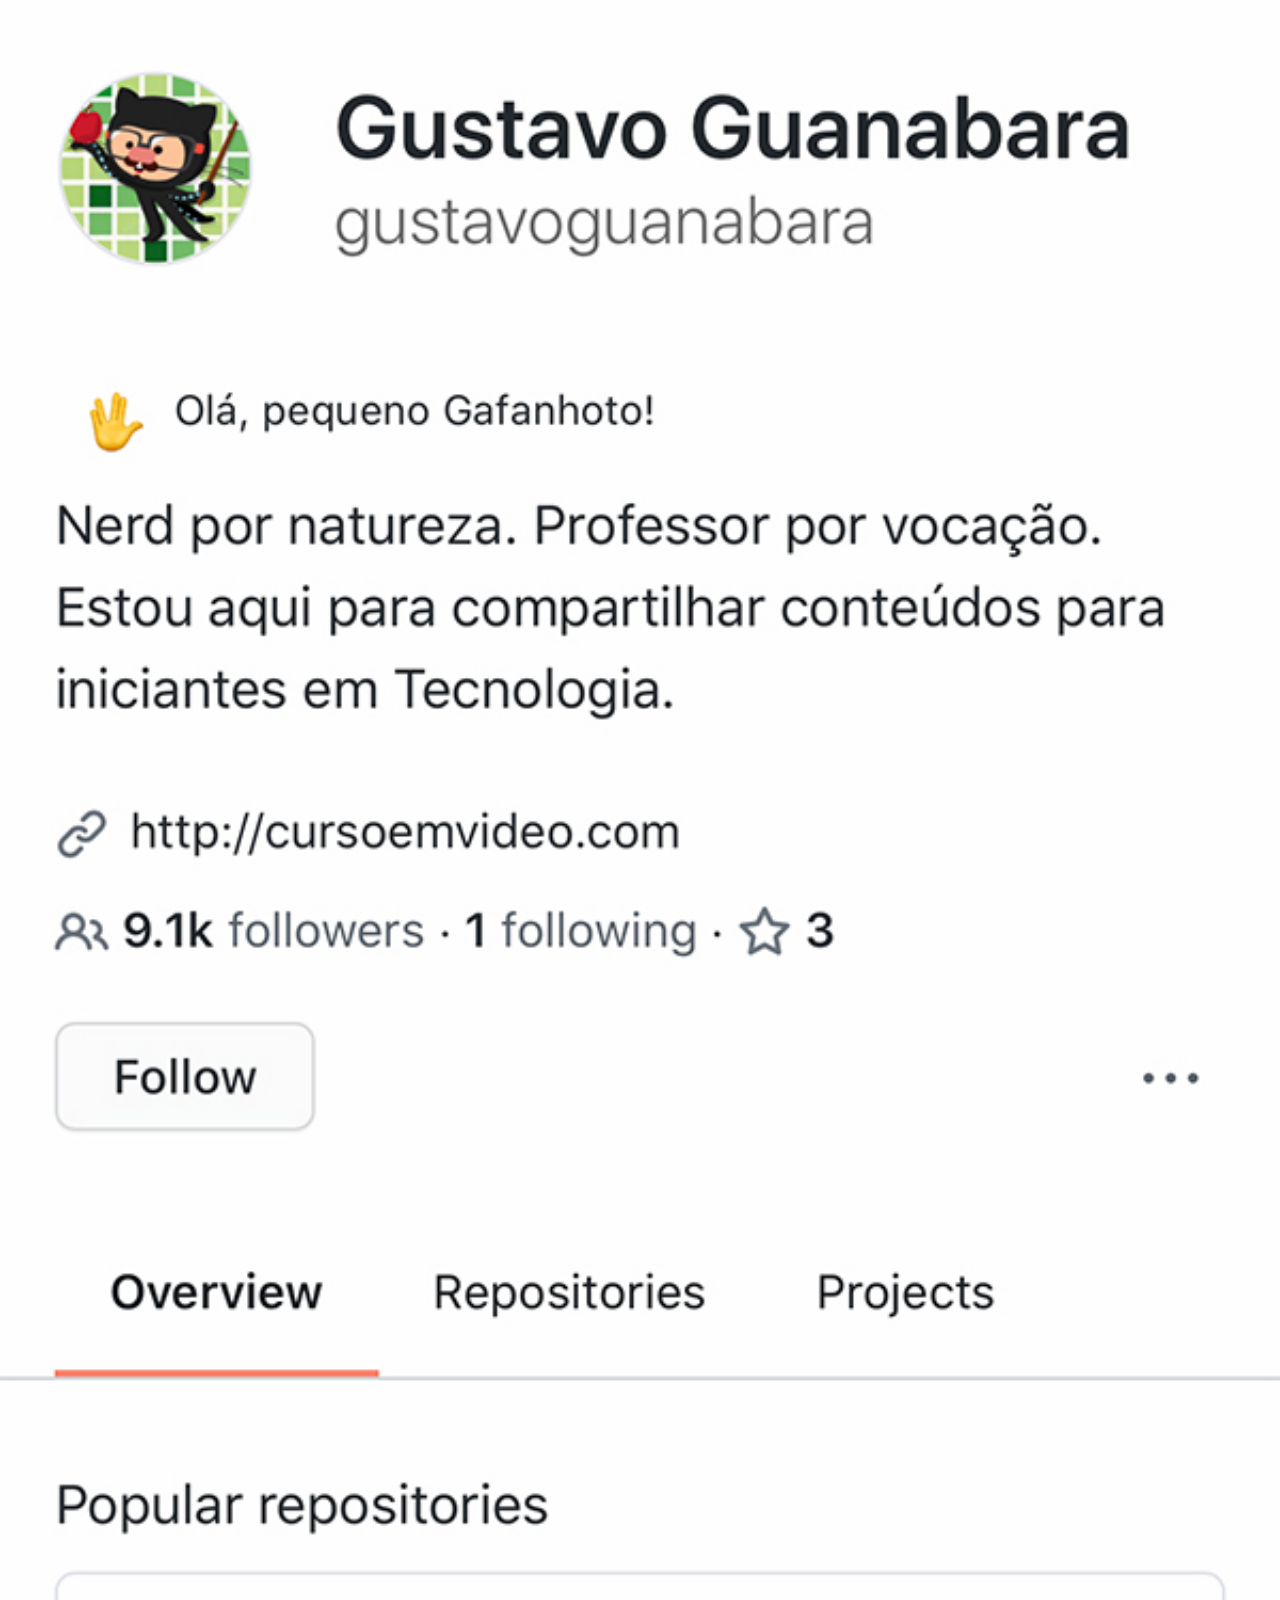
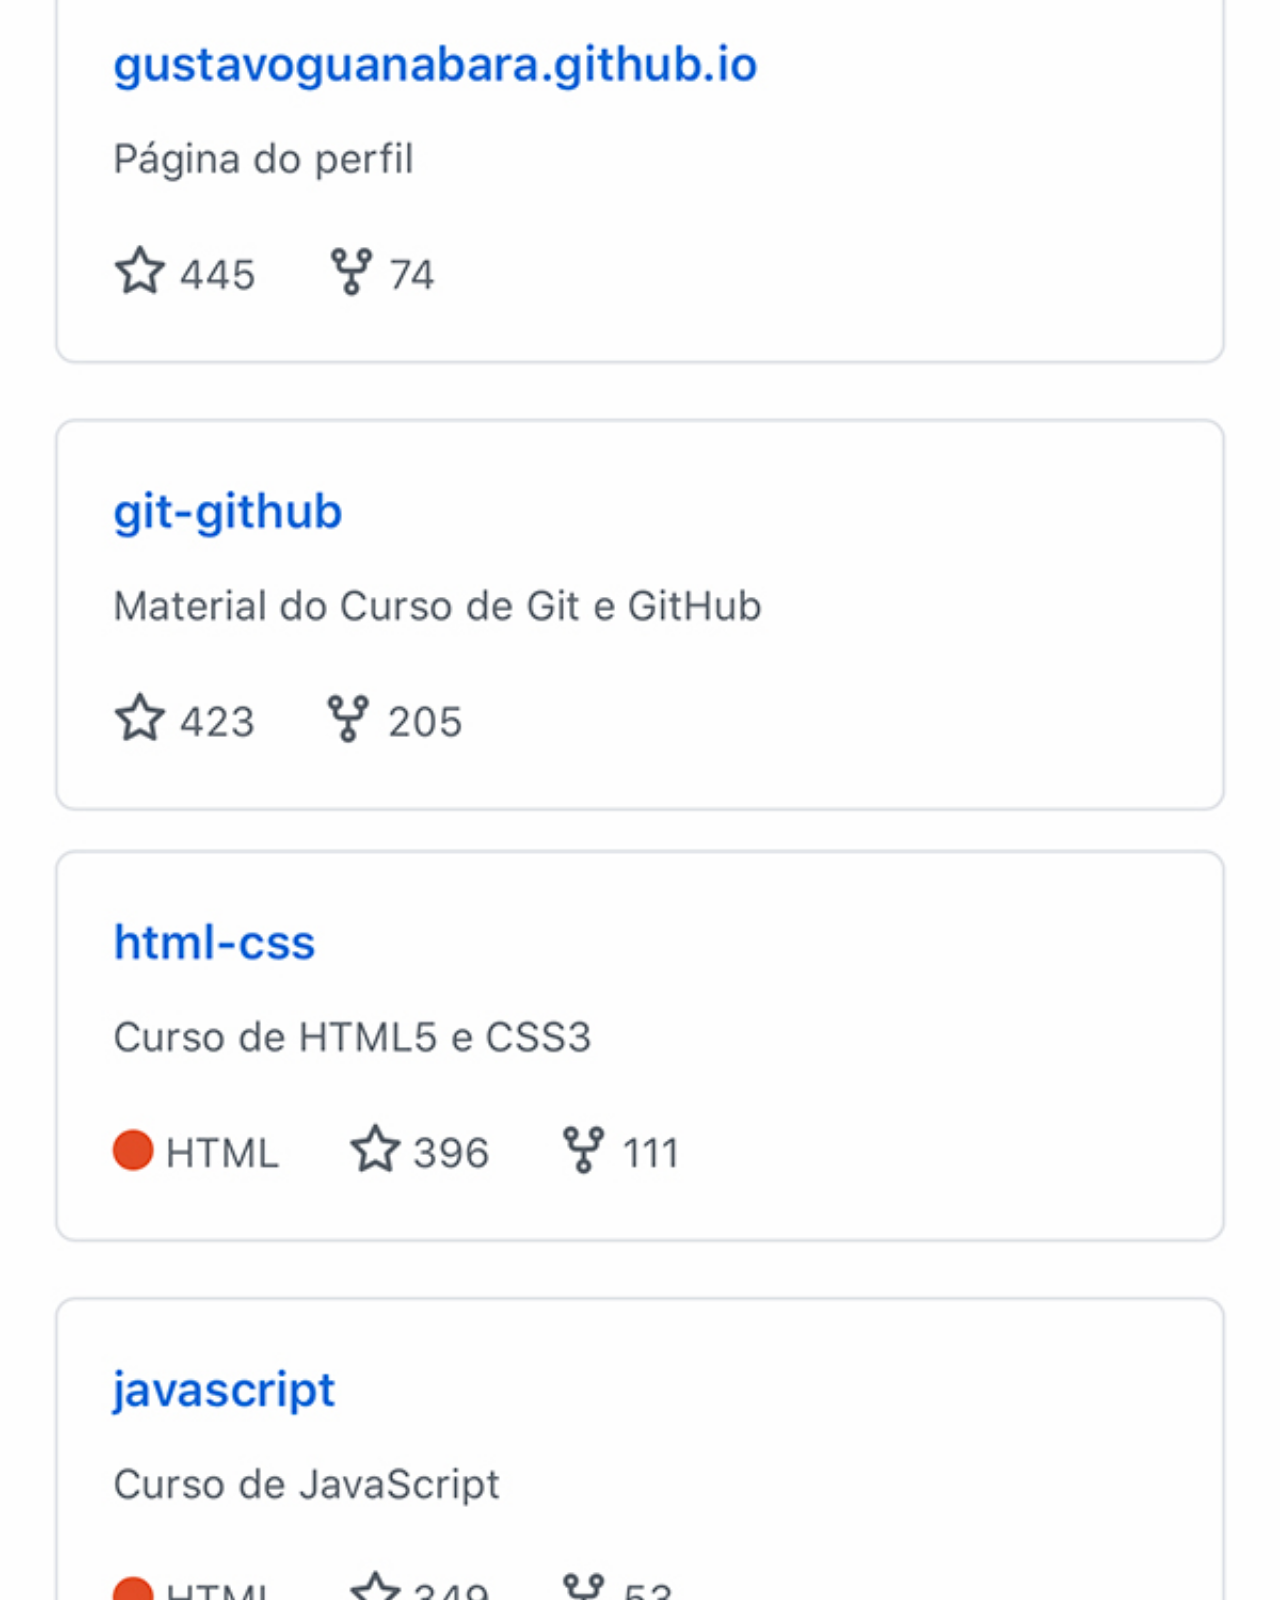
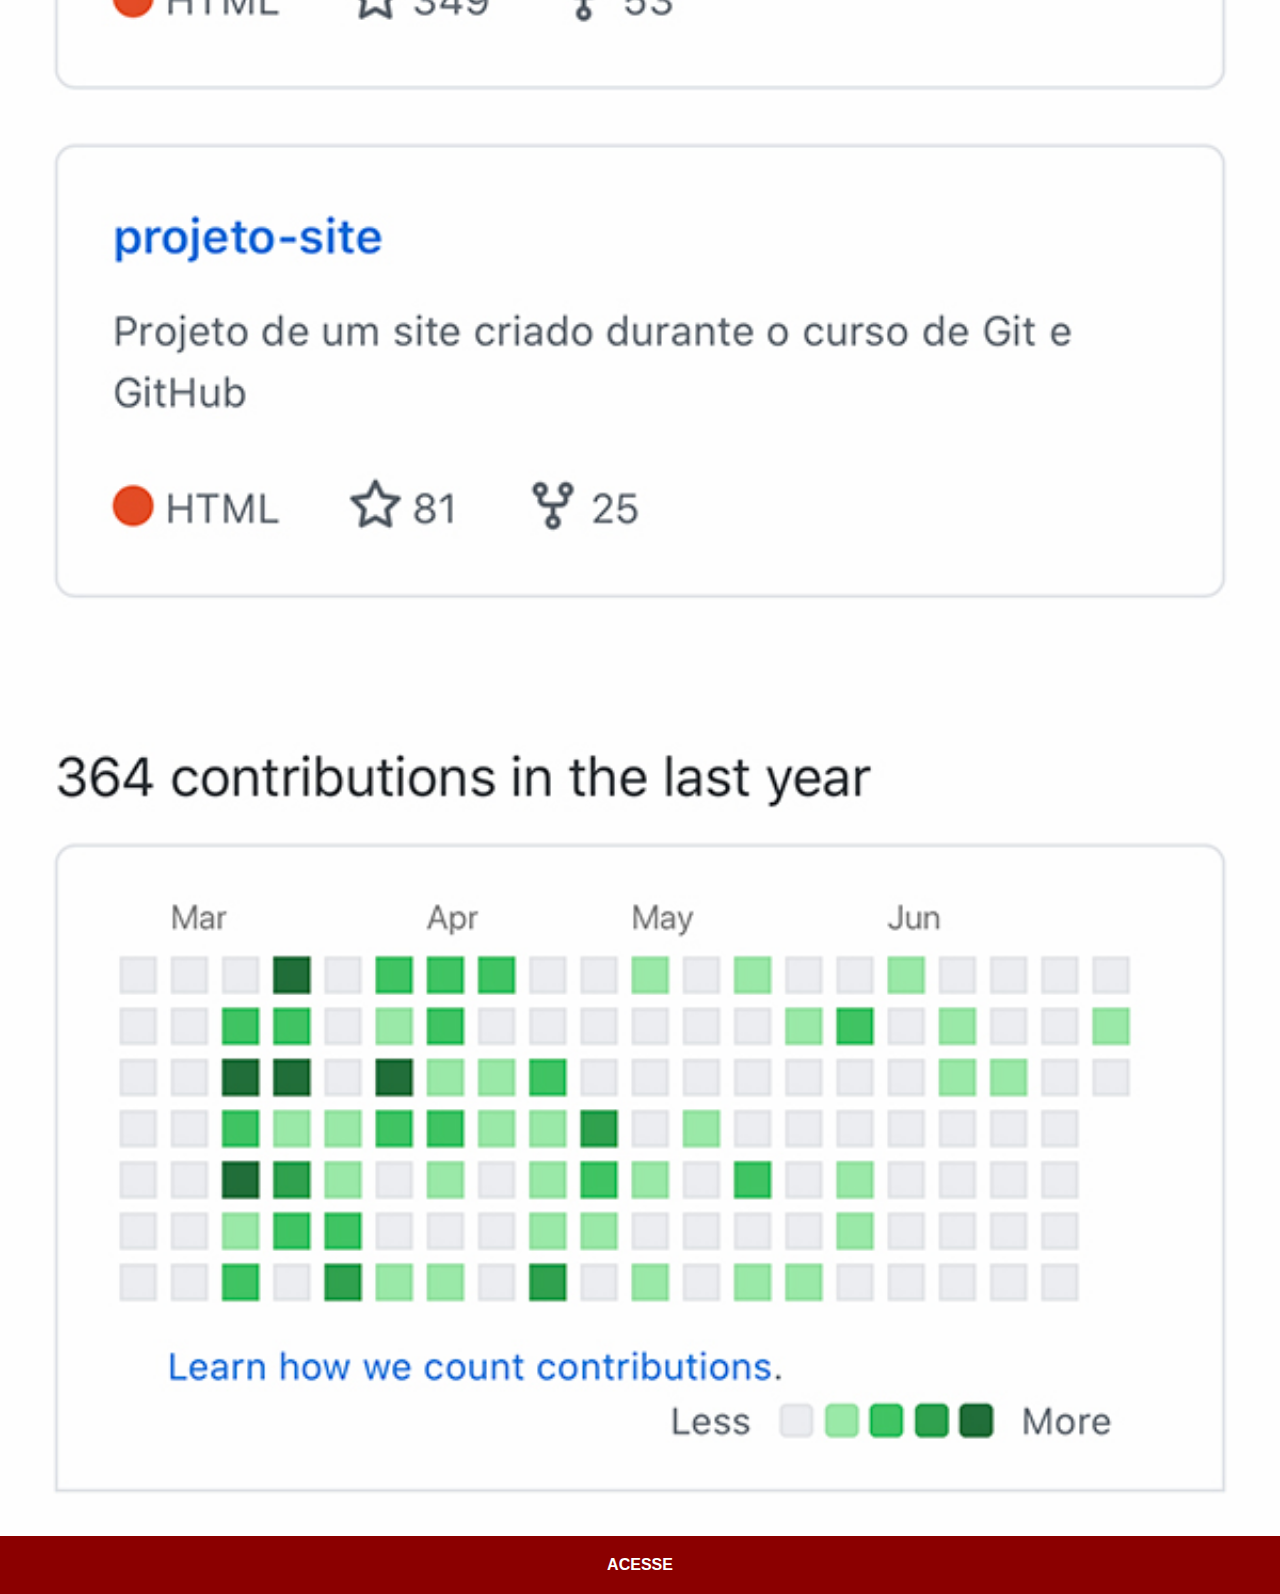
==== redes-sociais/github.html @ 77d0dfad "Commit pages redes sociais" ====
<!DOCTYPE html>
<html lang="pt-br">
<head>
    <meta charset="UTF-8">
    <meta http-equiv="X-UA-Compatible" content="IE=edge">
    <meta name="viewport" content="width=device-width, initial-scale=1.0">
    <link rel="stylesheet" href="../estilos/social.css">
    <title>GitHub</title>
</head>
<body>
    <img src="../imagens/tela-github.jpg" alt="GitHub">
    <a href="https://github.com" target="_blank">ACESSE</a>
</body>
</html>
---- estilos/social.css ----
@charset "UTF-8";


*{
    margin: 0px;
    padding: 0px;
    font-family: Arial, Helvetica, sans-serif;
}

::-webkit-scrollbar{
    width: 0px;
    height: 0px;
}

img{
    width: 100vw;
}

a{
    display: block;
    background-color: darkred;
    padding: 20px;
    color: white;
    text-align: center;
    text-decoration: none;
    font-weight: bolder;
}

a:hover{
    background-color: red;
}
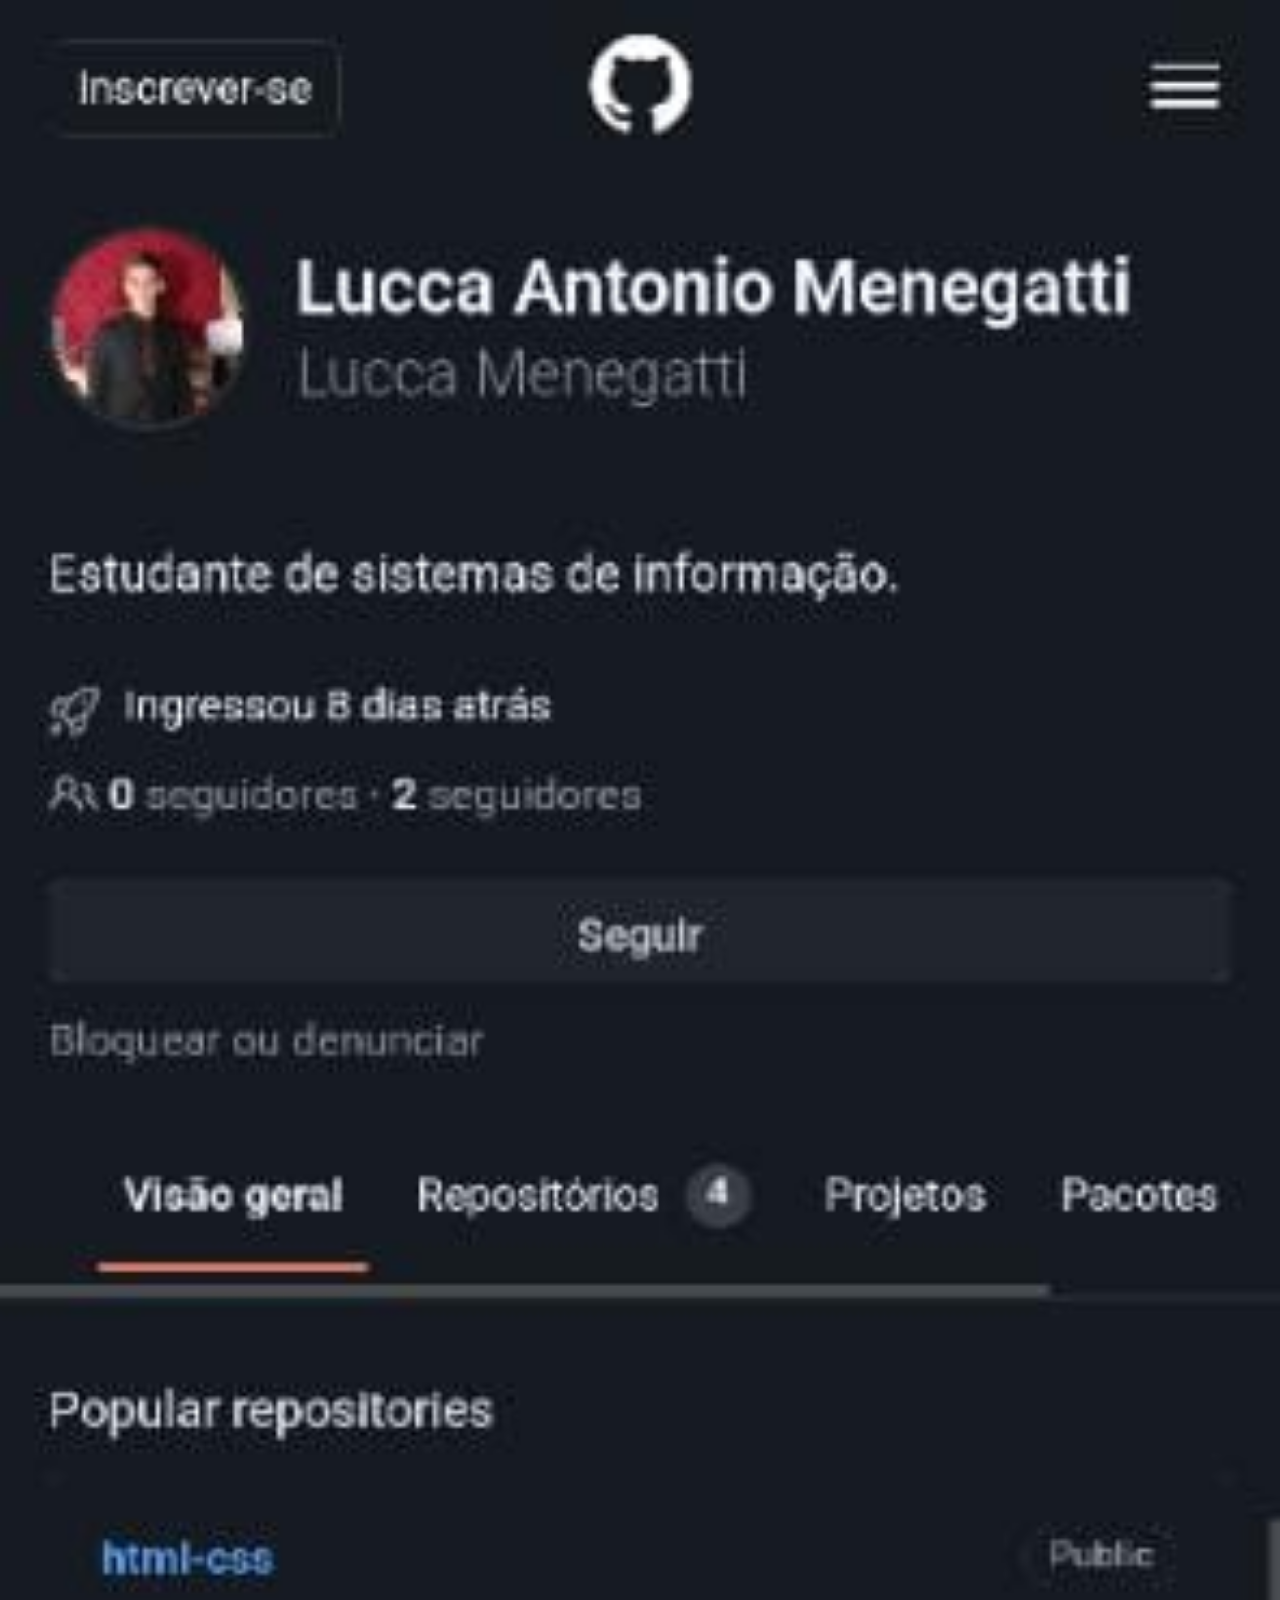
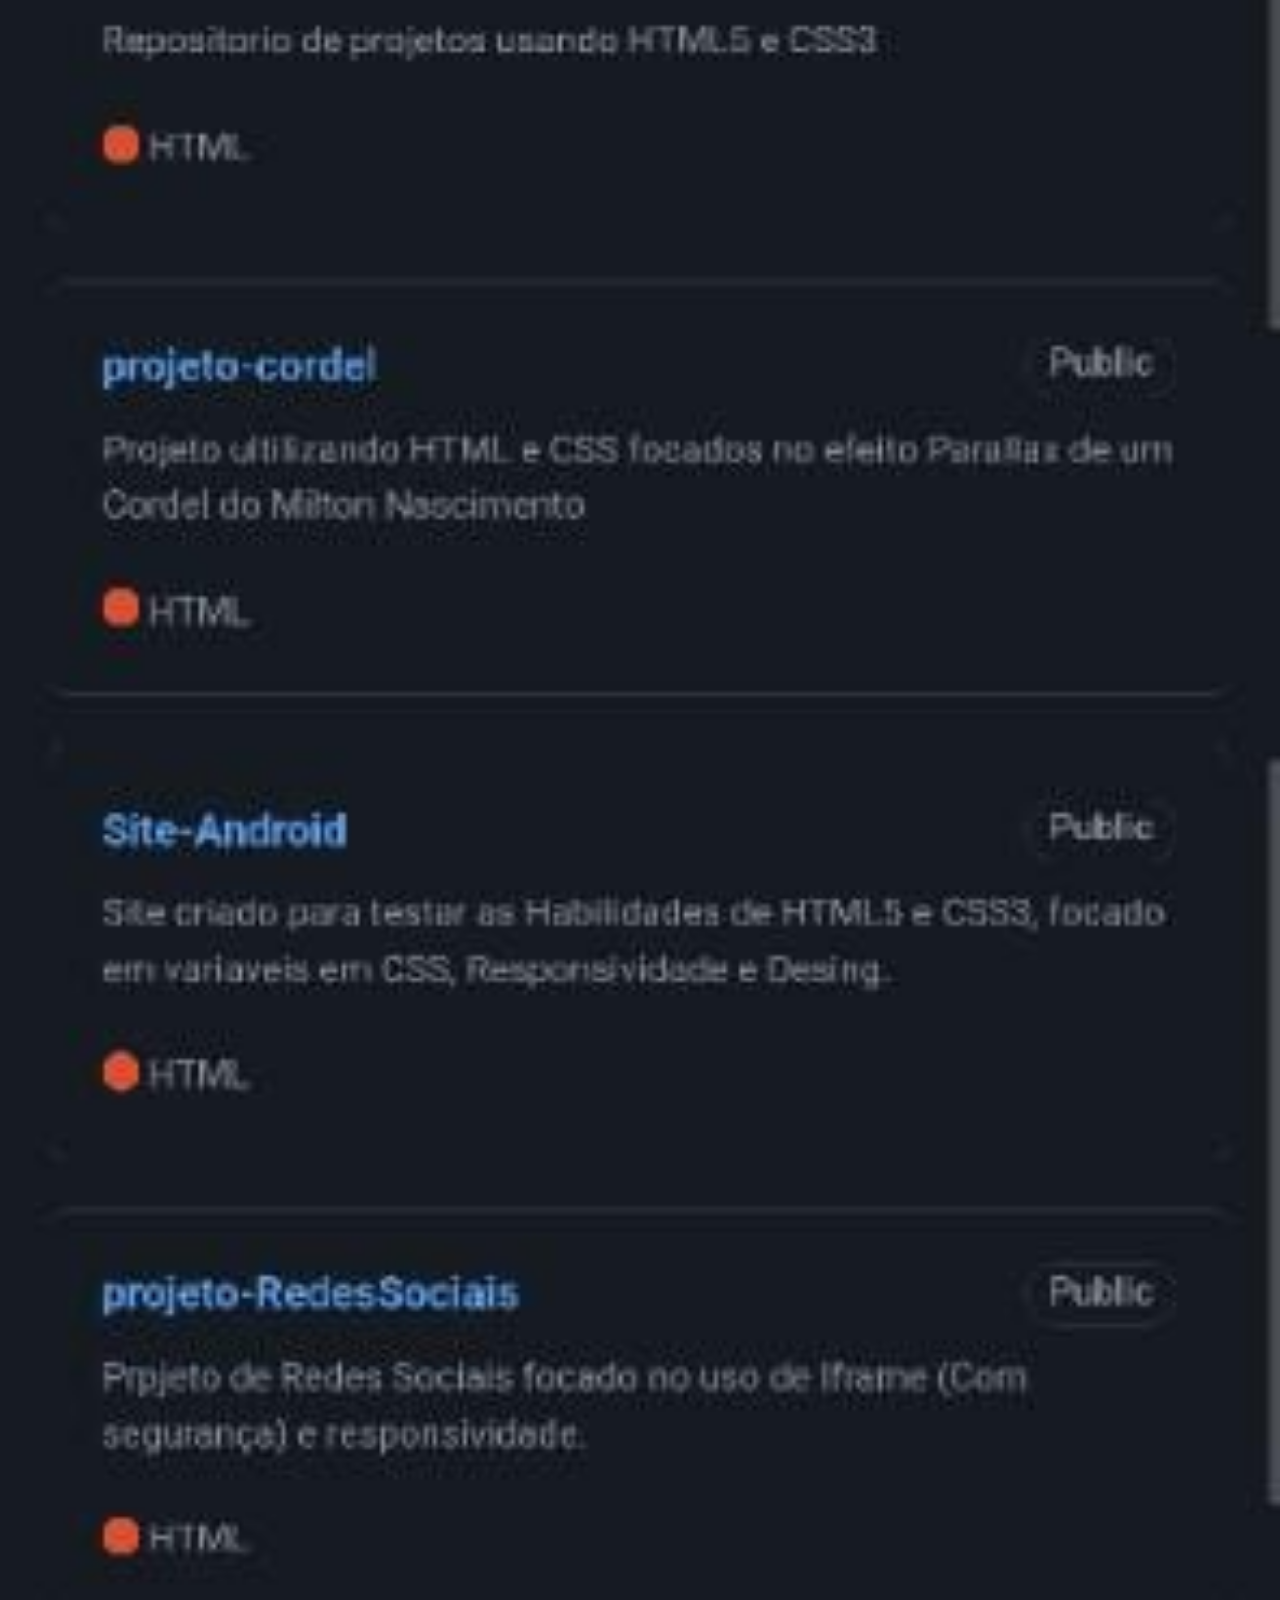
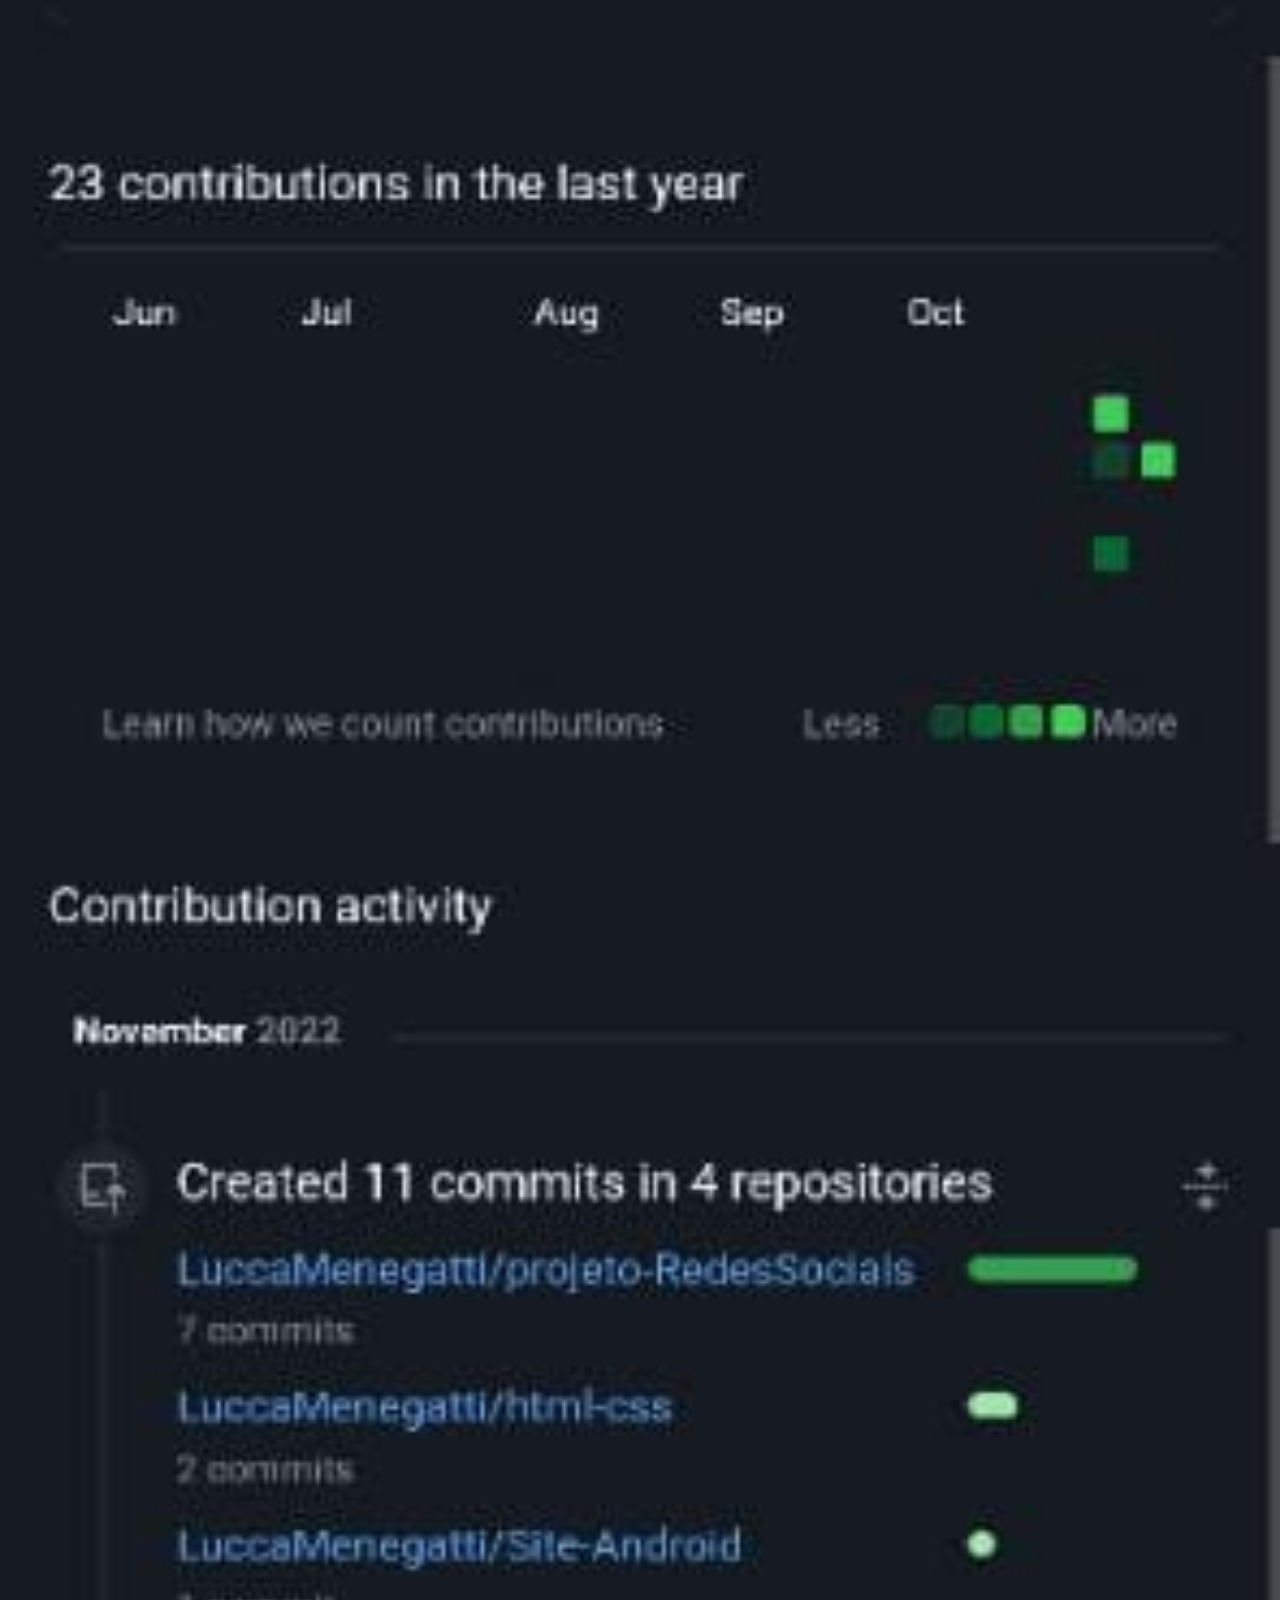
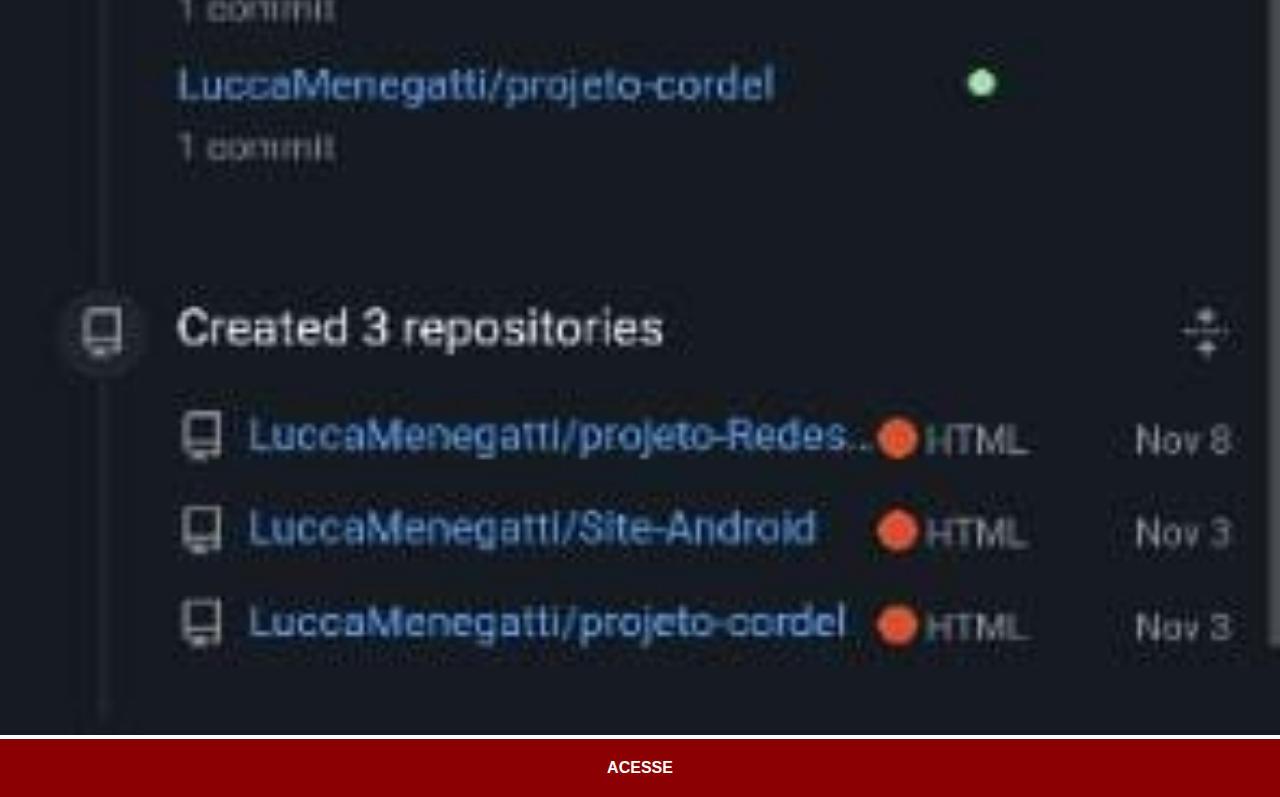
==== commit 51ce1817: "upgrade imagens" ====
--- a/redes-sociais/github.html
+++ b/redes-sociais/github.html
@@ -8,7 +8,7 @@
     <title>GitHub</title>
 </head>
 <body>
-    <img src="../imagens/tela-github.jpg" alt="GitHub">
-    <a href="https://github.com" target="_blank">ACESSE</a>
+    <img src="../imagens/tela-github.jpeg" alt="GitHub">
+    <a href="https://github.com/LuccaMenegatti" target="_blank">ACESSE</a>
 </body>
 </html>